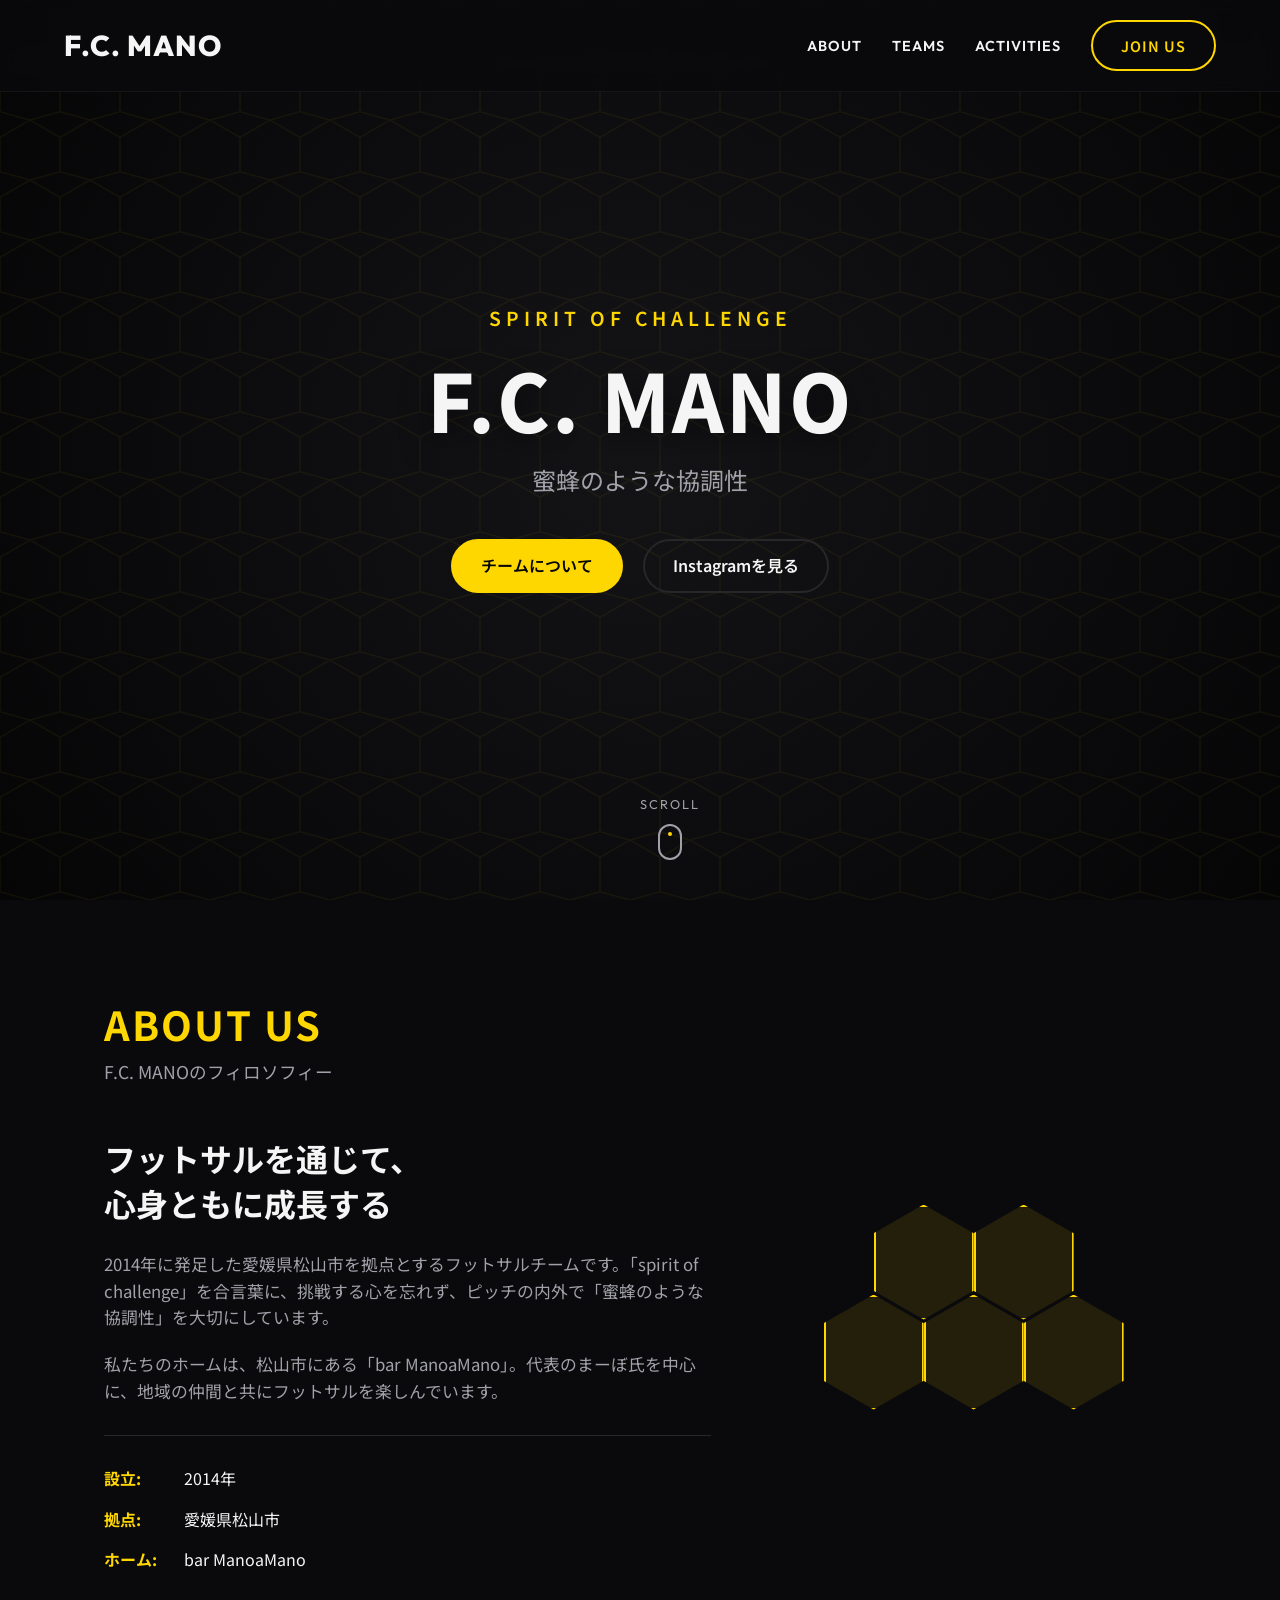
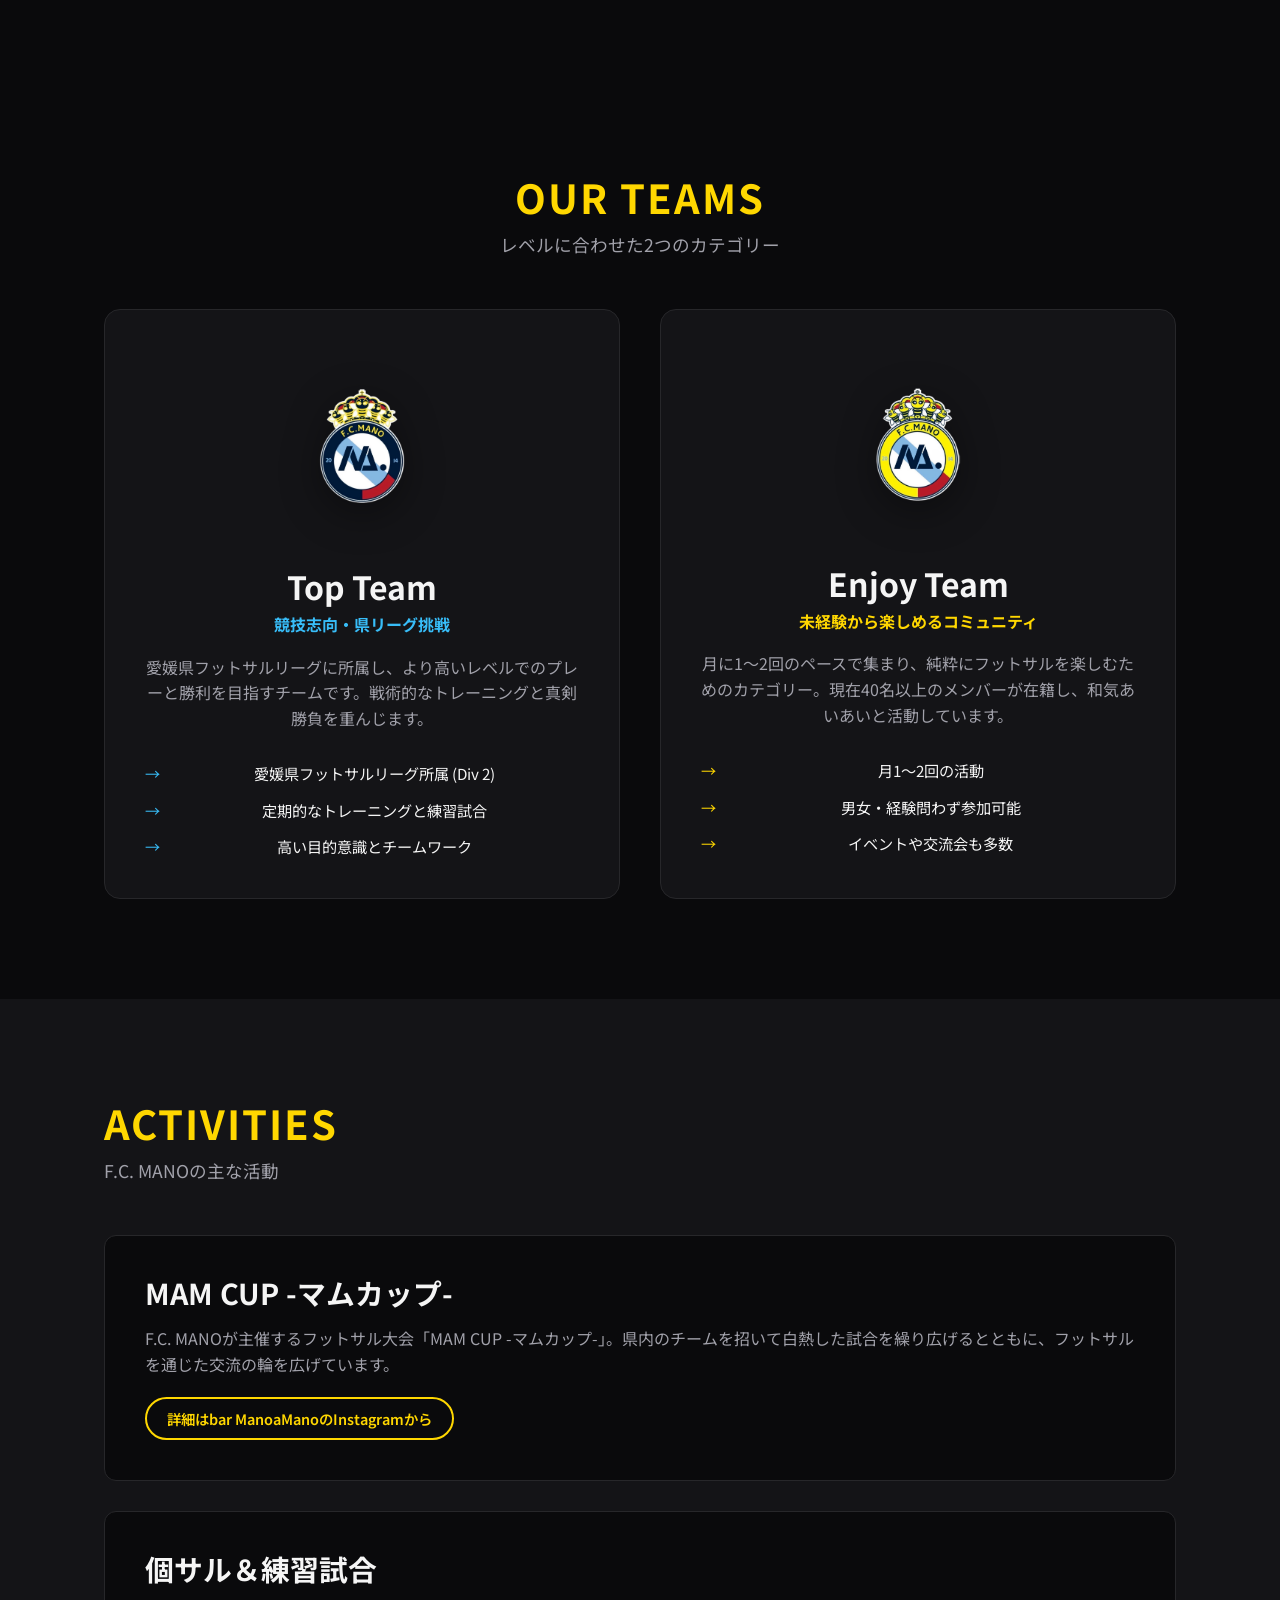
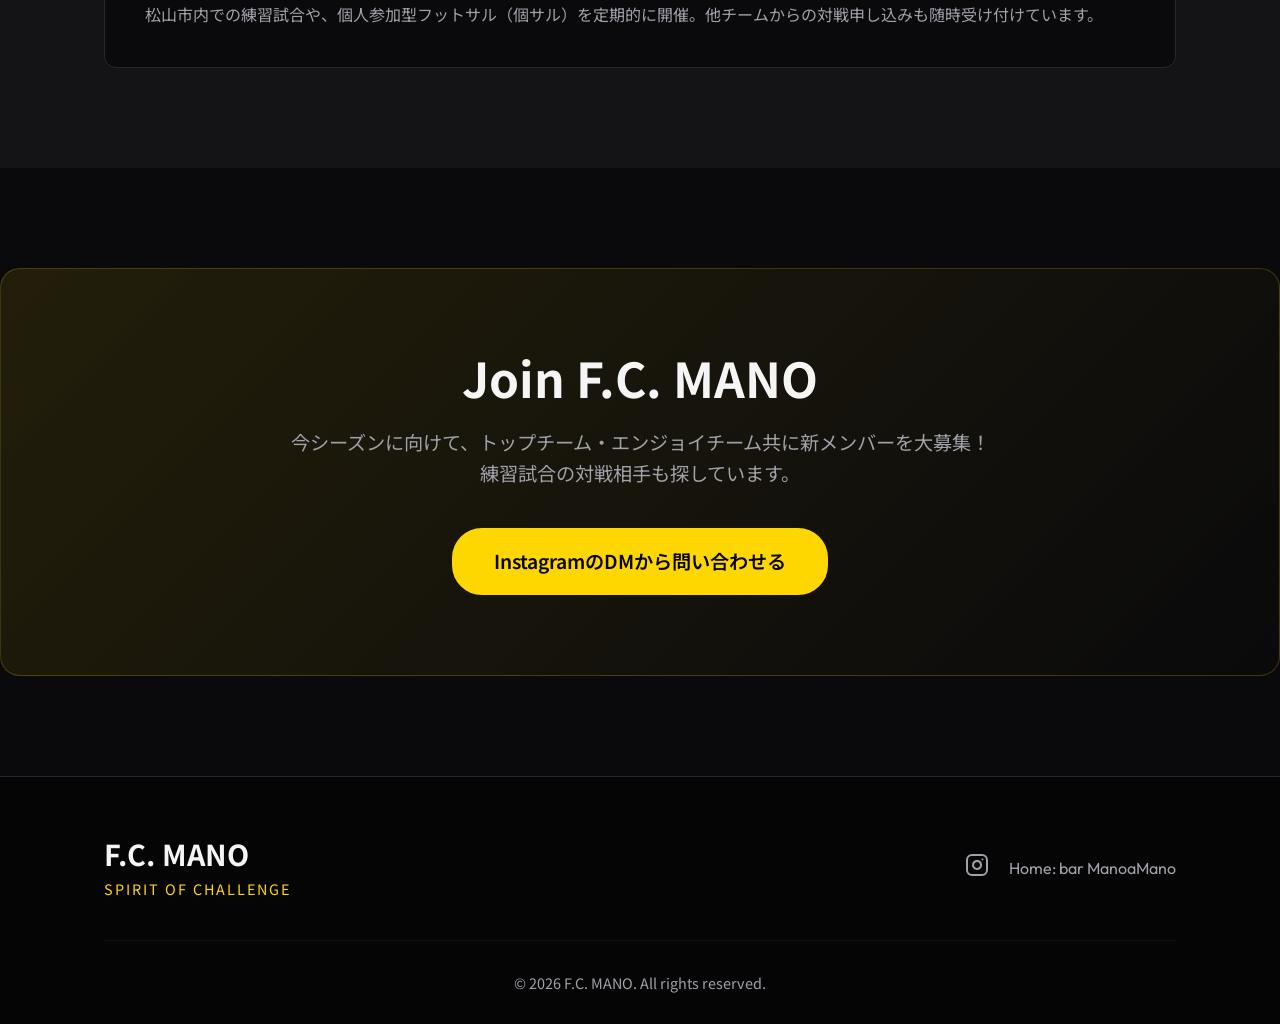
==== index.html @ e1c805e8 "Add files via upload" ====
<!DOCTYPE html>
<html lang="ja">

<head>
    <meta charset="UTF-8">
    <meta name="viewport" content="width=device-width, initial-scale=1.0">
    <title>F.C. MANO | エフシーマーノ - 蜜蜂のような協調性</title>
    <meta name="description"
        content="愛媛県松山市を拠点に活動するフットサルチーム F.C. MANO。spirit of challenge を合言葉に、トップチームからエンジョイチームまで幅広く活動中です。">
    <link rel="preconnect" href="https://fonts.googleapis.com">
    <link rel="preconnect" href="https://fonts.gstatic.com" crossorigin>
    <link
        href="https://fonts.googleapis.com/css2?family=Outfit:wght@300;400;600;800&family=Noto+Sans+JP:wght@300;400;700&display=swap"
        rel="stylesheet">
    <link rel="stylesheet" href="styles.css">
</head>

<body>
    <header class="navbar">
        <div class="logo">F.C. MANO</div>
        <nav>
            <ul>
                <li><a href="#about">About</a></li>
                <li><a href="#teams">Teams</a></li>
                <li><a href="#activities">Activities</a></li>
                <li><a href="#join" class="btn-outline">Join Us</a></li>
            </ul>
        </nav>
        <button class="mobile-menu-btn" aria-label="Toggle Menu">
            <span></span><span></span><span></span>
        </button>
    </header>

    <main>
        <section id="hero" class="hero">
            <div class="honeycomb-pattern"></div>
            <div class="hero-content">
                <h2 class="slogan">spirit of challenge</h2>
                <h1 class="club-name">F.C. MANO</h1>
                <p class="concept">蜜蜂のような協調性</p>
                <div class="hero-actions">
                    <a href="#about" class="btn-primary">チームについて</a>
                    <a href="https://www.instagram.com/fc.mano" target="_blank" class="btn-secondary">Instagramを見る</a>
                </div>
            </div>
            <div class="scroll-indicator">
                <span>Scroll</span>
                <div class="mouse"></div>
            </div>
        </section>

        <section id="about" class="about section-padding reveal">
            <div class="container">
                <div class="section-title">
                    <h2>About Us</h2>
                    <p>F.C. MANOのフィロソフィー</p>
                </div>
                <div class="about-grid">
                    <div class="about-text">
                        <h3>フットサルを通じて、<br>心身ともに成長する</h3>
                        <p>2014年に発足した愛媛県松山市を拠点とするフットサルチームです。「spirit of
                            challenge」を合言葉に、挑戦する心を忘れず、ピッチの内外で「蜜蜂のような協調性」を大切にしています。</p>
                        <p>私たちのホームは、松山市にある「bar ManoaMano」。代表のまーぼ氏を中心に、地域の仲間と共にフットサルを楽しんでいます。</p>
                        <ul class="stats">
                            <li><strong>設立:</strong> 2014年</li>
                            <li><strong>拠点:</strong> 愛媛県松山市</li>
                            <li><strong>ホーム:</strong> bar ManoaMano</li>
                        </ul>
                    </div>
                    <div class="about-visual">
                        <div class="hexagon-wrapper">
                            <div class="hexagon"></div>
                            <div class="hexagon"></div>
                            <div class="hexagon"></div>
                            <div class="hexagon"></div>
                            <div class="hexagon"></div>
                        </div>
                    </div>
                </div>
            </div>
        </section>

        <section id="teams" class="teams section-padding reveal">
            <div class="container">
                <div class="section-title text-center">
                    <h2>Our Teams</h2>
                    <p>レベルに合わせた2つのカテゴリー</p>
                </div>
                <div class="cards-grid">
                    <div class="card team-card top-team text-center">
                        <img src="assets/crest-top.png" alt="Top Team Crest" class="team-crest">
                        <h3>Top Team</h3>
                        <h4>競技志向・県リーグ挑戦</h4>
                        <p>愛媛県フットサルリーグに所属し、より高いレベルでのプレーと勝利を目指すチームです。戦術的なトレーニングと真剣勝負を重んじます。</p>
                        <ul class="team-features">
                            <li>愛媛県フットサルリーグ所属 (Div 2)</li>
                            <li>定期的なトレーニングと練習試合</li>
                            <li>高い目的意識とチームワーク</li>
                        </ul>
                    </div>
                    <div class="card team-card text-center">
                        <img src="assets/crest-enjoy.png" alt="Enjoy Team Crest" class="team-crest">
                        <h3>Enjoy Team</h3>
                        <h4>未経験から楽しめるコミュニティ</h4>
                        <p>月に1〜2回のペースで集まり、純粋にフットサルを楽しむためのカテゴリー。現在40名以上のメンバーが在籍し、和気あいあいと活動しています。</p>
                        <ul class="team-features">
                            <li>月1〜2回の活動</li>
                            <li>男女・経験問わず参加可能</li>
                            <li>イベントや交流会も多数</li>
                        </ul>
                    </div>
                </div>
            </div>
        </section>

        <section id="activities" class="activities section-padding reveal">
            <div class="container">
                <div class="section-title">
                    <h2>Activities</h2>
                    <p>F.C. MANOの主な活動</p>
                </div>
                <div class="activities-flex">
                    <div class="activity-item">
                        <div class="activity-content">
                            <h3>MAM CUP -マムカップ-</h3>
                            <p>F.C. MANOが主催するフットサル大会「MAM CUP -マムカップ-」。県内のチームを招いて白熱した試合を繰り広げるとともに、フットサルを通じた交流の輪を広げています。
                            </p>
                            <div style="margin-top: 20px;">
                                <a href="https://www.instagram.com/barmanoamano/" target="_blank" class="btn-outline"
                                    style="padding: 8px 20px; font-size: 0.9rem;">
                                    詳細はbar ManoaManoのInstagramから
                                </a>
                            </div>
                        </div>
                    </div>
                    <div class="activity-item">
                        <div class="activity-content">
                            <h3>個サル＆練習試合</h3>
                            <p>松山市内での練習試合や、個人参加型フットサル（個サル）を定期的に開催。他チームからの対戦申し込みも随時受け付けています。</p>
                        </div>
                    </div>
                </div>
            </div>
        </section>

        <section id="join" class="join section-padding reveal">
            <div class="join-banner">
                <div class="container text-center">
                    <h2>Join F.C. MANO</h2>
                    <p>今シーズンに向けて、トップチーム・エンジョイチーム共に新メンバーを大募集！<br>練習試合の対戦相手も探しています。</p>
                    <div class="cta-buttons">
                        <a href="https://www.instagram.com/fc.mano" target="_blank"
                            class="btn-primary large">InstagramのDMから問い合わせる</a>
                    </div>
                </div>
            </div>
        </section>
    </main>

    <footer>
        <div class="container">
            <div class="footer-content">
                <div class="footer-brand">
                    <h2>F.C. MANO</h2>
                    <p>spirit of challenge</p>
                </div>
                <div class="footer-links">
                    <a href="https://www.instagram.com/fc.mano" target="_blank" aria-label="Instagram">
                        <svg viewBox="0 0 24 24" width="24" height="24" stroke="currentColor" stroke-width="2"
                            fill="none" stroke-linecap="round" stroke-linejoin="round" class="icon">
                            <rect x="2" y="2" width="20" height="20" rx="5" ry="5"></rect>
                            <path d="M16 11.37A4 4 0 1 1 12.63 8 4 4 0 0 1 16 11.37z"></path>
                            <line x1="17.5" y1="6.5" x2="17.51" y2="6.5"></line>
                        </svg>
                    </a>
                    <a href="https://www.instagram.com/barmanoamano/" target="_blank">Home: bar ManoaMano</a>
                </div>
            </div>
            <div class="footer-bottom">
                <p>&copy; 2026 F.C. MANO. All rights reserved.</p>
            </div>
        </div>
    </footer>

    <script src="script.js"></script>
</body>

</html>
---- styles.css ----
:root {
  --primary: #ffd700;
  --primary-hover: #e6c200;
  --bg-dark: #0a0a0c;
  --bg-darker: #050506;
  --bg-card: #141417;
  --text-main: #f5f5f5;
  --text-muted: #a1a1aa;
  --border-color: #27272a;
  
  --font-primary: 'Outfit', sans-serif;
  --font-jp: 'Noto Sans JP', sans-serif;
  
  --transition: all 0.3s cubic-bezier(0.4, 0, 0.2, 1);
}

* {
  margin: 0;
  padding: 0;
  box-sizing: border-box;
}

html {
  scroll-behavior: smooth;
}

body {
  font-family: var(--font-primary);
  background-color: var(--bg-dark);
  color: var(--text-main);
  line-height: 1.6;
  overflow-x: hidden;
}

h1, h2, h3, h4, h5, h6 {
  font-weight: 700;
  line-height: 1.2;
}

/* Japanese typography mapping */
h1:lang(ja), h2:lang(ja), h3:lang(ja), p:lang(ja), .concept, .btn-primary:lang(ja) {
  font-family: var(--font-jp);
}

a {
  text-decoration: none;
  color: inherit;
  transition: var(--transition);
}

ul {
  list-style: none;
}

.container {
  width: 100%;
  max-width: 1200px;
  margin: 0 auto;
  padding: 0 5%;
}

.section-padding {
  padding: 100px 0;
}

/* Typography styles */
.section-title {
  margin-bottom: 50px;
}

.section-title h2 {
  font-size: 2.5rem;
  color: var(--primary);
  margin-bottom: 10px;
  text-transform: uppercase;
  letter-spacing: 2px;
}

.section-title p {
  color: var(--text-muted);
  font-size: 1.1rem;
  font-family: var(--font-jp);
}

.text-center {
  text-align: center;
}

/* Buttons */
.btn-primary, .btn-secondary, .btn-outline {
  display: inline-block;
  padding: 12px 28px;
  border-radius: 30px;
  font-weight: 600;
  cursor: pointer;
  transition: var(--transition);
  font-family: var(--font-jp);
}

.btn-primary {
  background-color: var(--primary);
  color: var(--bg-darker);
  border: 2px solid var(--primary);
}

.btn-primary:hover {
  background-color: transparent;
  color: var(--primary);
  box-shadow: 0 0 20px rgba(255, 215, 0, 0.4);
}

.btn-primary.large {
  padding: 16px 40px;
  font-size: 1.2rem;
}

.btn-secondary {
  background-color: transparent;
  color: var(--text-main);
  border: 2px solid var(--border-color);
}

.btn-secondary:hover {
  border-color: var(--text-main);
  background-color: rgba(255, 255, 255, 0.05);
}

.btn-outline {
  background-color: transparent;
  color: var(--primary);
  border: 2px solid var(--primary);
}

.btn-outline:hover {
  background-color: var(--primary);
  color: var(--bg-darker);
}

/* Navbar */
.navbar {
  position: fixed;
  top: 0;
  width: 100%;
  padding: 20px 5%;
  display: flex;
  justify-content: space-between;
  align-items: center;
  z-index: 1000;
  background-color: rgba(10, 10, 12, 0.85);
  backdrop-filter: blur(10px);
  border-bottom: 1px solid rgba(255, 255, 255, 0.05);
  transition: var(--transition);
}

.navbar.scrolled {
  padding: 15px 5%;
  box-shadow: 0 5px 20px rgba(0, 0, 0, 0.5);
}

.logo {
  font-size: 1.8rem;
  font-weight: 800;
  color: var(--text-main);
  letter-spacing: 1px;
}

.navbar nav ul {
  display: flex;
  align-items: center;
  gap: 30px;
}

.navbar nav a {
  font-weight: 600;
  text-transform: uppercase;
  font-size: 0.9rem;
  letter-spacing: 1px;
}

.navbar nav a:not(.btn-outline):hover {
  color: var(--primary);
}

.mobile-menu-btn {
  display: none;
  background: none;
  border: none;
  cursor: pointer;
  flex-direction: column;
  gap: 6px;
  z-index: 1001;
}

.mobile-menu-btn span {
  display: block;
  width: 30px;
  height: 2px;
  background-color: var(--text-main);
  transition: var(--transition);
}

/* Hero Section */
.hero {
  position: relative;
  height: 100vh;
  min-height: 600px;
  display: flex;
  flex-direction: column;
  justify-content: center;
  align-items: center;
  text-align: center;
  padding: 0 5%;
  overflow: hidden;
  background: radial-gradient(circle at center, var(--bg-card) 0%, var(--bg-darker) 100%);
}

.honeycomb-pattern {
  position: absolute;
  top: 0;
  left: 0;
  width: 100%;
  height: 100%;
  opacity: 0.05;
  background-image: url("data:image/svg+xml,%3Csvg width='40' height='40' viewBox='0 0 40 40' xmlns='http://www.w3.org/2000/svg'%3E%3Cpath d='M20 0L40 11.5v23L20 40 0 34.5v-23z' fill='none' stroke='%23ffd700' stroke-width='1'/%3E%3C/svg%3E");
  background-size: 60px;
  z-index: 0;
  animation: pulse 10s infinite alternate;
}

@keyframes pulse {
  0% { opacity: 0.03; transform: scale(1); }
  100% { opacity: 0.08; transform: scale(1.05); }
}

.hero-content {
  position: relative;
  z-index: 1;
  max-width: 800px;
}

.slogan {
  font-size: 1.2rem;
  text-transform: uppercase;
  letter-spacing: 5px;
  color: var(--primary);
  margin-bottom: 20px;
  font-weight: 600;
  animation: fadeUp 1s ease 0.2s forwards;
  opacity: 0;
}

.club-name {
  font-size: 5rem;
  font-weight: 800;
  margin-bottom: 15px;
  letter-spacing: 2px;
  text-shadow: 0 10px 30px rgba(0, 0, 0, 0.5);
  animation: fadeUp 1s ease 0.4s forwards;
  opacity: 0;
}

.concept {
  font-size: 1.5rem;
  color: var(--text-muted);
  margin-bottom: 40px;
  font-family: var(--font-jp);
  animation: fadeUp 1s ease 0.6s forwards;
  opacity: 0;
}

.hero-actions {
  display: flex;
  gap: 20px;
  justify-content: center;
  animation: fadeUp 1s ease 0.8s forwards;
  opacity: 0;
}

.scroll-indicator {
  position: absolute;
  bottom: 40px;
  left: 50%;
  transform: translateX(-50%);
  display: flex;
  flex-direction: column;
  align-items: center;
  gap: 10px;
  opacity: 0;
  animation: fadeUp 1s ease 1s forwards;
  z-index: 1;
}

.scroll-indicator span {
  font-size: 0.8rem;
  text-transform: uppercase;
  letter-spacing: 2px;
  color: var(--text-muted);
}

.mouse {
  width: 24px;
  height: 36px;
  border: 2px solid var(--text-muted);
  border-radius: 12px;
  position: relative;
}

.mouse::before {
  content: '';
  position: absolute;
  top: 6px;
  left: 50%;
  transform: translateX(-50%);
  width: 4px;
  height: 4px;
  background-color: var(--primary);
  border-radius: 50%;
  animation: scrollDown 2s infinite;
}

@keyframes scrollDown {
  0% { transform: translate(-50%, 0); opacity: 1; }
  100% { transform: translate(-50%, 15px); opacity: 0; }
}

@keyframes fadeUp {
  from { opacity: 0; transform: translateY(30px); }
  to { opacity: 1; transform: translateY(0); }
}

/* About Section */
.about-grid {
  display: grid;
  grid-template-columns: 1.2fr 0.8fr;
  gap: 60px;
  align-items: center;
}

.about-text h3 {
  font-size: 2rem;
  margin-bottom: 25px;
  line-height: 1.4;
  font-family: var(--font-jp);
}

.about-text p {
  color: var(--text-muted);
  font-family: var(--font-jp);
  margin-bottom: 20px;
  font-size: 1.05rem;
}

.stats {
  margin-top: 30px;
  border-top: 1px solid var(--border-color);
  padding-top: 30px;
  display: flex;
  flex-direction: column;
  gap: 15px;
}

.stats li {
  font-family: var(--font-jp);
  color: var(--text-main);
  display: flex;
  align-items: center;
}

.stats li strong {
  color: var(--primary);
  width: 80px;
}

.about-visual {
  display: flex;
  justify-content: center;
}

.hexagon-wrapper {
  position: relative;
  width: 300px;
  height: 300px;
}

.hexagon {
  position: absolute;
  width: 100px;
  height: 115px;
  background-color: rgba(255, 215, 0, 0.1);
  border: 2px solid var(--primary);
  clip-path: polygon(50% 0%, 100% 25%, 100% 75%, 50% 100%, 0% 75%, 0% 25%);
  transition: var(--transition);
}

.hexagon:nth-child(1) { top: 0; left: 50px; animation: float 6s ease-in-out infinite; }
.hexagon:nth-child(2) { top: 0; left: 150px; animation: float 5s ease-in-out infinite 1s; }
.hexagon:nth-child(3) { top: 90px; left: 0; animation: float 7s ease-in-out infinite 2s; }
.hexagon:nth-child(4) { top: 90px; left: 100px; animation: float 6s ease-in-out infinite 0.5s; }
.hexagon:nth-child(5) { top: 90px; left: 200px; animation: float 8s ease-in-out infinite 1.5s; }

.hexagon:hover {
  background-color: rgba(255, 215, 0, 0.3);
  transform: scale(1.05);
}

@keyframes float {
  0% { transform: translateY(0px) rotate(0deg); }
  50% { transform: translateY(-15px) rotate(5deg); }
  100% { transform: translateY(0px) rotate(0deg); }
}

/* Teams Section */
.cards-grid {
  display: grid;
  grid-template-columns: repeat(auto-fit, minmax(min(350px, 100%), 1fr));
  gap: 40px;
  margin-top: 50px;
}

.card {
  background-color: var(--bg-card);
  border: 1px solid var(--border-color);
  border-radius: 16px;
  padding: 40px;
  transition: var(--transition);
  position: relative;
  overflow: hidden;
}

.card::before {
  content: '';
  position: absolute;
  top: 0;
  left: 0;
  width: 100%;
  height: 4px;
  background: var(--primary);
  transform: scaleX(0);
  transform-origin: left;
  transition: transform 0.4s ease;
}

.card:hover {
  transform: translateY(-10px);
  box-shadow: 0 20px 40px rgba(0, 0, 0, 0.4);
  border-color: rgba(255, 215, 0, 0.3);
}

.card:hover::before {
  transform: scaleX(1);
}

.team-crest {
  display: block;
  width: 140px;
  height: auto;
  margin: 0 auto 25px;
  filter: drop-shadow(0 10px 20px rgba(0, 0, 0, 0.4));
  transition: var(--transition);
}

.card:hover .team-crest {
  transform: scale(1.05) translateY(-5px);
}

.card-icon {
  display: none; /* Replaced by crests */
  font-size: 3rem;
  margin-bottom: 20px;
}

.team-card h3 {
  font-size: 2rem;
  margin-bottom: 10px;
}

.team-card h4 {
  color: var(--primary);
  font-size: 1rem;
  margin-bottom: 20px;
  font-family: var(--font-jp);
}

.team-card p {
  color: var(--text-muted);
  margin-bottom: 30px;
  font-family: var(--font-jp);
}

.team-features {
  display: flex;
  flex-direction: column;
  gap: 12px;
}

.team-features li {
  position: relative;
  padding-left: 25px;
  font-family: var(--font-jp);
  font-size: 0.95rem;
}

.team-features li::before {
  content: '→';
  position: absolute;
  left: 0;
  color: var(--primary);
}

/* Top Team Specific Styles (Light Blue) */
.top-team::before {
  background: #38bdf8;
}

.top-team:hover {
  border-color: rgba(56, 189, 248, 0.4);
  box-shadow: 0 20px 40px rgba(56, 189, 248, 0.15);
}

.top-team h4 {
  color: #38bdf8;
}

.top-team .team-features li::before {
  color: #38bdf8;
}

/* Activities */
.activities {
  background-color: var(--bg-card);
}

.activities-flex {
  display: flex;
  flex-direction: column;
  gap: 30px;
}

.activity-item {
  background-color: var(--bg-dark);
  border: 1px solid var(--border-color);
  border-radius: 12px;
  padding: 40px;
  display: flex;
  align-items: center;
  position: relative;
  overflow: hidden;
  transition: var(--transition);
}

.activity-item:hover {
  border-color: var(--primary);
}

.activity-content h3 {
  font-size: 1.8rem;
  margin-bottom: 15px;
  color: var(--text-main);
}

.activity-content p {
  color: var(--text-muted);
  font-family: var(--font-jp);
}

/* Join Section */
.join-banner {
  background: linear-gradient(135deg, rgba(255,215,0,0.1) 0%, rgba(10,10,12,1) 100%);
  border: 1px solid rgba(255, 215, 0, 0.2);
  border-radius: 20px;
  padding: 80px 40px;
  position: relative;
  overflow: hidden;
}

.join-banner h2 {
  font-size: 3rem;
  margin-bottom: 20px;
}

.join-banner p {
  font-size: 1.2rem;
  color: var(--text-muted);
  margin-bottom: 40px;
  font-family: var(--font-jp);
}

/* Footer */
footer {
  background-color: var(--bg-darker);
  padding: 60px 0 30px;
  border-top: 1px solid var(--border-color);
}

.footer-content {
  display: flex;
  justify-content: space-between;
  align-items: center;
  margin-bottom: 40px;
  flex-wrap: wrap;
  gap: 30px;
}

.footer-brand h2 {
  font-size: 1.8rem;
  color: var(--text-main);
  margin-bottom: 5px;
}

.footer-brand p {
  color: var(--primary);
  font-size: 0.9rem;
  letter-spacing: 2px;
  text-transform: uppercase;
}

.footer-links {
  display: flex;
  align-items: center;
  gap: 20px;
}

.footer-links a {
  color: var(--text-muted);
}

.footer-links a:hover {
  color: var(--primary);
}

.footer-bottom {
  border-top: 1px solid rgba(255, 255, 255, 0.05);
  padding-top: 30px;
  text-align: center;
  color: var(--text-muted);
  font-size: 0.9rem;
}

/* Scroll Revel animations */
.reveal {
  opacity: 0;
  transform: translateY(50px);
  transition: all 0.8s ease-out;
}

.reveal.active {
  opacity: 1;
  transform: translateY(0);
}

/* Responsive */
@media (max-width: 900px) {
  .about-grid {
    grid-template-columns: 1fr;
  }
  
  .club-name {
    font-size: 3.5rem;
  }

  .about-visual {
    margin-top: 40px;
  }
}

@media (max-width: 768px) {
  .mobile-menu-btn {
    display: flex;
  }
  
  .navbar nav {
    position: fixed;
    top: 0;
    right: -100%;
    width: 70%;
    height: 100vh;
    background-color: var(--bg-card);
    flex-direction: column;
    padding: 100px 40px;
    transition: right 0.4s ease;
    border-left: 1px solid var(--border-color);
  }
  
  .navbar nav.active {
    right: 0;
  }
  
  .navbar nav ul {
    flex-direction: column;
    align-items: flex-start;
  }
  
  .hero-actions {
    flex-direction: column;
  }
  
  .section-padding {
    padding: 80px 0;
  }

  .card {
    padding: 30px 20px;
  }

  .team-crest {
    width: 110px;
  }

  .team-card h3 {
    font-size: 1.6rem;
  }

  .cards-grid {
    gap: 25px;
  }
}
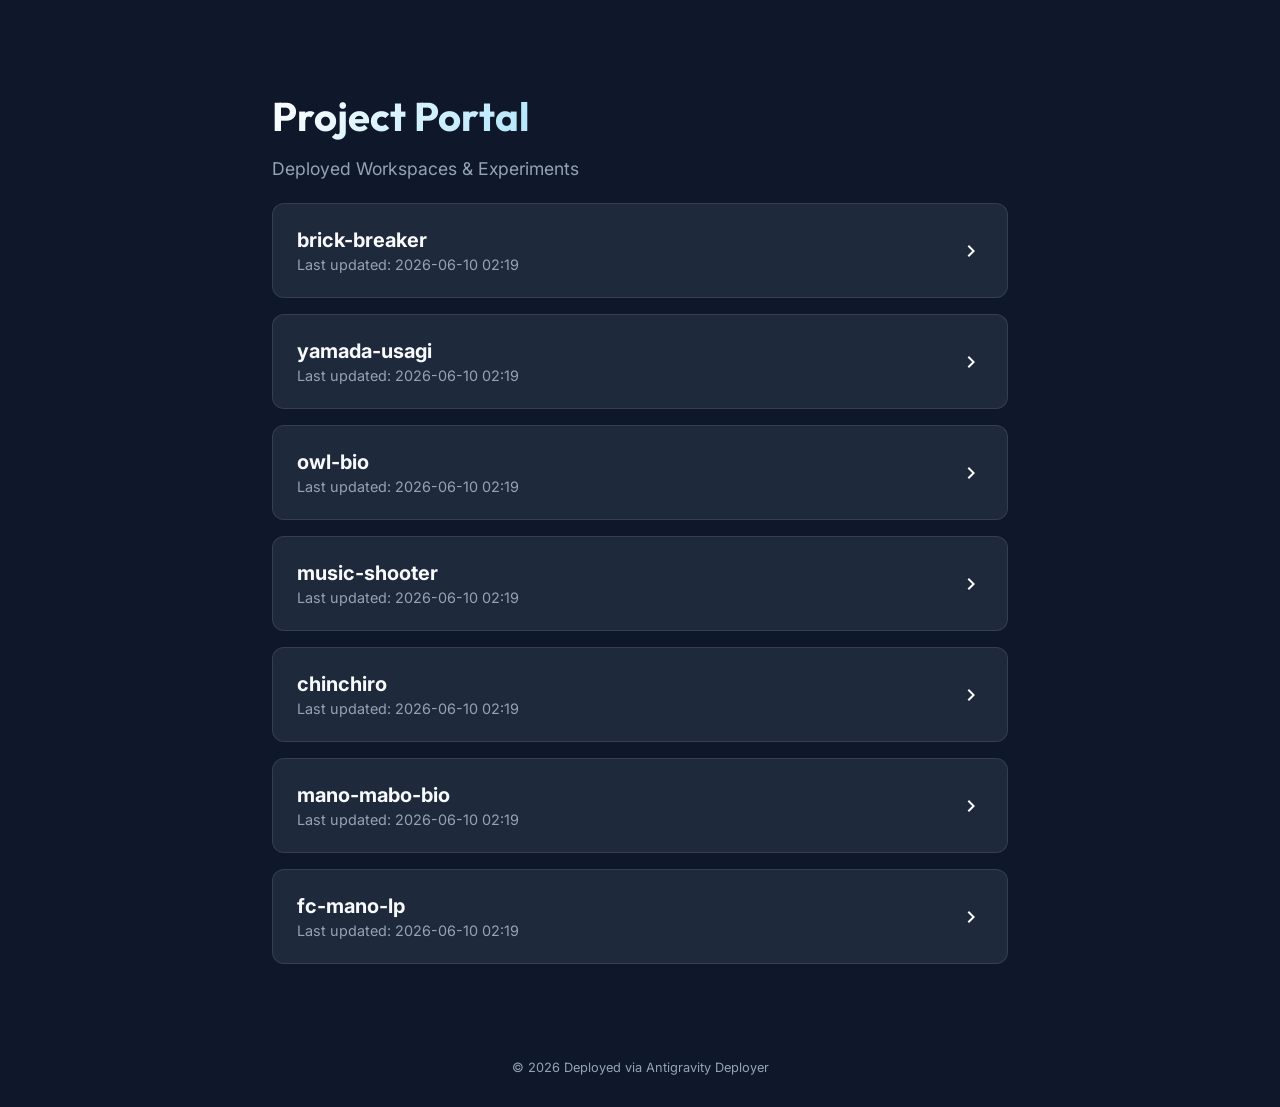
==== commit 55dab219: "deploy: add brick-breaker" ====
--- a/index.html
+++ b/index.html
@@ -1,188 +1,117 @@
+<!-- index_template.html -->
 <!DOCTYPE html>
 <html lang="ja">
-
 <head>
     <meta charset="UTF-8">
     <meta name="viewport" content="width=device-width, initial-scale=1.0">
-    <title>F.C. MANO | エフシーマーノ - 蜜蜂のような協調性</title>
-    <meta name="description"
-        content="愛媛県松山市を拠点に活動するフットサルチーム F.C. MANO。spirit of challenge を合言葉に、トップチームからエンジョイチームまで幅広く活動中です。">
+    <title>Project Portal</title>
     <link rel="preconnect" href="https://fonts.googleapis.com">
     <link rel="preconnect" href="https://fonts.gstatic.com" crossorigin>
-    <link
-        href="https://fonts.googleapis.com/css2?family=Outfit:wght@300;400;600;800&family=Noto+Sans+JP:wght@300;400;700&display=swap"
-        rel="stylesheet">
-    <link rel="stylesheet" href="styles.css">
+    <link href="https://fonts.googleapis.com/css2?family=Inter:wght@400;600&family=Outfit:wght@700&display=swap" rel="stylesheet">
+    <style>
+        :root {
+            --bg: #0f172a;
+            --card-bg: #1e293b;
+            --text: #f8fafc;
+            --text-dim: #94a3b8;
+            --accent: #38bdf8;
+            --accent-glow: rgba(56, 189, 248, 0.2);
+        }
+        body {
+            margin: 0;
+            padding: 0;
+            font-family: 'Inter', sans-serif;
+            background-color: var(--bg);
+            color: var(--text);
+            display: flex;
+            flex-direction: column;
+            align-items: center;
+            min-height: 100vh;
+        }
+        .container {
+            width: 100%;
+            max-width: 800px;
+            padding: 4rem 2rem;
+            box-sizing: border-box;
+        }
+        h1 {
+            font-family: 'Outfit', sans-serif;
+            font-size: 2.5rem;
+            margin-bottom: 0.5rem;
+            background: linear-gradient(135deg, #fff 0%, var(--accent) 100%);
+            -webkit-background-clip: text;
+            -webkit-text-fill-color: transparent;
+        }
+        .subtitle {
+            color: var(--text-dim);
+            margin-bottom: 1.5rem;
+            font-size: 1.1rem;
+        }
+
+        .project-list {
+            display: grid;
+            gap: 1rem;
+        }
+        .project-card-wrapper {
+            position: relative;
+        }
+        .project-card {
+            background: var(--card-bg);
+            border: 1px solid rgba(255, 255, 255, 0.1);
+            padding: 1.5rem;
+            border-radius: 12px;
+            text-decoration: none;
+            color: inherit;
+            display: flex;
+            justify-content: space-between;
+            align-items: center;
+            transition: all 0.3s cubic-bezier(0.4, 0, 0.2, 1);
+        }
+        .project-card:hover {
+            transform: translateY(-2px);
+            border-color: var(--accent);
+            box-shadow: 0 10px 30px -10px var(--accent-glow);
+        }
+        .project-info h3 {
+            margin: 0;
+            font-size: 1.25rem;
+        }
+        .project-info p {
+            margin: 0.25rem 0 0;
+            color: var(--text-dim);
+            font-size: 0.9rem;
+        }
+        .arrow {
+            width: 24px;
+            height: 24px;
+            fill: var(--accent);
+        }
+
+
+        footer {
+            margin-top: auto;
+            padding: 2rem;
+            color: var(--text-dim);
+            font-size: 0.8rem;
+        }
+    </style>
 </head>
+<body>
+    <div class="container">
+        <h1>Project Portal</h1>
+        <p class="subtitle">Deployed Workspaces & Experiments</p>
 
-<body>
-    <header class="navbar">
-        <div class="logo">F.C. MANO</div>
-        <nav>
-            <ul>
-                <li><a href="#about">About</a></li>
-                <li><a href="#teams">Teams</a></li>
-                <li><a href="#activities">Activities</a></li>
-                <li><a href="#join" class="btn-outline">Join Us</a></li>
-            </ul>
-        </nav>
-        <button class="mobile-menu-btn" aria-label="Toggle Menu">
-            <span></span><span></span><span></span>
-        </button>
-    </header>
+        <div class="project-list">
+            <div class='project-card-wrapper'><a href='brick-breaker/' class='project-card'><div class='project-info'><h3>brick-breaker</h3><p>Last updated: 2026-06-10 02:19</p></div><svg class='arrow' viewBox='0 0 24 24' width='24' height='24'><path fill='currentColor' d='M8.59,16.59L13.17,12L8.59,7.41L10,6l6,6l-6,6L8.59,16.59z'/></svg></a></div><div class='project-card-wrapper'><a href='yamada-usagi/' class='project-card'><div class='project-info'><h3>yamada-usagi</h3><p>Last updated: 2026-06-10 02:19</p></div><svg class='arrow' viewBox='0 0 24 24' width='24' height='24'><path fill='currentColor' d='M8.59,16.59L13.17,12L8.59,7.41L10,6l6,6l-6,6L8.59,16.59z'/></svg></a></div><div class='project-card-wrapper'><a href='owl-bio/' class='project-card'><div class='project-info'><h3>owl-bio</h3><p>Last updated: 2026-06-10 02:19</p></div><svg class='arrow' viewBox='0 0 24 24' width='24' height='24'><path fill='currentColor' d='M8.59,16.59L13.17,12L8.59,7.41L10,6l6,6l-6,6L8.59,16.59z'/></svg></a></div><div class='project-card-wrapper'><a href='music-shooter/' class='project-card'><div class='project-info'><h3>music-shooter</h3><p>Last updated: 2026-06-10 02:19</p></div><svg class='arrow' viewBox='0 0 24 24' width='24' height='24'><path fill='currentColor' d='M8.59,16.59L13.17,12L8.59,7.41L10,6l6,6l-6,6L8.59,16.59z'/></svg></a></div><div class='project-card-wrapper'><a href='chinchiro/' class='project-card'><div class='project-info'><h3>chinchiro</h3><p>Last updated: 2026-06-10 02:19</p></div><svg class='arrow' viewBox='0 0 24 24' width='24' height='24'><path fill='currentColor' d='M8.59,16.59L13.17,12L8.59,7.41L10,6l6,6l-6,6L8.59,16.59z'/></svg></a></div><div class='project-card-wrapper'><a href='mano-mabo-bio/' class='project-card'><div class='project-info'><h3>mano-mabo-bio</h3><p>Last updated: 2026-06-10 02:19</p></div><svg class='arrow' viewBox='0 0 24 24' width='24' height='24'><path fill='currentColor' d='M8.59,16.59L13.17,12L8.59,7.41L10,6l6,6l-6,6L8.59,16.59z'/></svg></a></div><div class='project-card-wrapper'><a href='fc-mano-lp/' class='project-card'><div class='project-info'><h3>fc-mano-lp</h3><p>Last updated: 2026-06-10 02:19</p></div><svg class='arrow' viewBox='0 0 24 24' width='24' height='24'><path fill='currentColor' d='M8.59,16.59L13.17,12L8.59,7.41L10,6l6,6l-6,6L8.59,16.59z'/></svg></a></div>
+        </div>
+    </div>
 
-    <main>
-        <section id="hero" class="hero">
-            <div class="honeycomb-pattern"></div>
-            <div class="hero-content">
-                <h2 class="slogan">spirit of challenge</h2>
-                <h1 class="club-name">F.C. MANO</h1>
-                <p class="concept">蜜蜂のような協調性</p>
-                <div class="hero-actions">
-                    <a href="#about" class="btn-primary">チームについて</a>
-                    <a href="https://www.instagram.com/fc.mano" target="_blank" class="btn-secondary">Instagramを見る</a>
-                </div>
-            </div>
-            <div class="scroll-indicator">
-                <span>Scroll</span>
-                <div class="mouse"></div>
-            </div>
-        </section>
 
-        <section id="about" class="about section-padding reveal">
-            <div class="container">
-                <div class="section-title">
-                    <h2>About Us</h2>
-                    <p>F.C. MANOのフィロソフィー</p>
-                </div>
-                <div class="about-grid">
-                    <div class="about-text">
-                        <h3>フットサルを通じて、<br>心身ともに成長する</h3>
-                        <p>2014年に発足した愛媛県松山市を拠点とするフットサルチームです。「spirit of
-                            challenge」を合言葉に、挑戦する心を忘れず、ピッチの内外で「蜜蜂のような協調性」を大切にしています。</p>
-                        <p>私たちのホームは、松山市にある「bar ManoaMano」。代表のまーぼ氏を中心に、地域の仲間と共にフットサルを楽しんでいます。</p>
-                        <ul class="stats">
-                            <li><strong>設立:</strong> 2014年</li>
-                            <li><strong>拠点:</strong> 愛媛県松山市</li>
-                            <li><strong>ホーム:</strong> bar ManoaMano</li>
-                        </ul>
-                    </div>
-                    <div class="about-visual">
-                        <div class="hexagon-wrapper">
-                            <div class="hexagon"></div>
-                            <div class="hexagon"></div>
-                            <div class="hexagon"></div>
-                            <div class="hexagon"></div>
-                            <div class="hexagon"></div>
-                        </div>
-                    </div>
-                </div>
-            </div>
-        </section>
-
-        <section id="teams" class="teams section-padding reveal">
-            <div class="container">
-                <div class="section-title text-center">
-                    <h2>Our Teams</h2>
-                    <p>レベルに合わせた2つのカテゴリー</p>
-                </div>
-                <div class="cards-grid">
-                    <div class="card team-card top-team text-center">
-                        <img src="assets/crest-top.png" alt="Top Team Crest" class="team-crest">
-                        <h3>Top Team</h3>
-                        <h4>競技志向・県リーグ挑戦</h4>
-                        <p>愛媛県フットサルリーグに所属し、より高いレベルでのプレーと勝利を目指すチームです。戦術的なトレーニングと真剣勝負を重んじます。</p>
-                        <ul class="team-features">
-                            <li>愛媛県フットサルリーグ所属 (Div 2)</li>
-                            <li>定期的なトレーニングと練習試合</li>
-                            <li>高い目的意識とチームワーク</li>
-                        </ul>
-                    </div>
-                    <div class="card team-card text-center">
-                        <img src="assets/crest-enjoy.png" alt="Enjoy Team Crest" class="team-crest">
-                        <h3>Enjoy Team</h3>
-                        <h4>未経験から楽しめるコミュニティ</h4>
-                        <p>月に1〜2回のペースで集まり、純粋にフットサルを楽しむためのカテゴリー。現在40名以上のメンバーが在籍し、和気あいあいと活動しています。</p>
-                        <ul class="team-features">
-                            <li>月1〜2回の活動</li>
-                            <li>男女・経験問わず参加可能</li>
-                            <li>イベントや交流会も多数</li>
-                        </ul>
-                    </div>
-                </div>
-            </div>
-        </section>
-
-        <section id="activities" class="activities section-padding reveal">
-            <div class="container">
-                <div class="section-title">
-                    <h2>Activities</h2>
-                    <p>F.C. MANOの主な活動</p>
-                </div>
-                <div class="activities-flex">
-                    <div class="activity-item">
-                        <div class="activity-content">
-                            <h3>MAM CUP -マムカップ-</h3>
-                            <p>F.C. MANOが主催するフットサル大会「MAM CUP -マムカップ-」。県内のチームを招いて白熱した試合を繰り広げるとともに、フットサルを通じた交流の輪を広げています。
-                            </p>
-                            <div style="margin-top: 20px;">
-                                <a href="https://www.instagram.com/barmanoamano/" target="_blank" class="btn-outline"
-                                    style="padding: 8px 20px; font-size: 0.9rem;">
-                                    詳細はbar ManoaManoのInstagramから
-                                </a>
-                            </div>
-                        </div>
-                    </div>
-                    <div class="activity-item">
-                        <div class="activity-content">
-                            <h3>個サル＆練習試合</h3>
-                            <p>松山市内での練習試合や、個人参加型フットサル（個サル）を定期的に開催。他チームからの対戦申し込みも随時受け付けています。</p>
-                        </div>
-                    </div>
-                </div>
-            </div>
-        </section>
-
-        <section id="join" class="join section-padding reveal">
-            <div class="join-banner">
-                <div class="container text-center">
-                    <h2>Join F.C. MANO</h2>
-                    <p>今シーズンに向けて、トップチーム・エンジョイチーム共に新メンバーを大募集！<br>練習試合の対戦相手も探しています。</p>
-                    <div class="cta-buttons">
-                        <a href="https://www.instagram.com/fc.mano" target="_blank"
-                            class="btn-primary large">InstagramのDMから問い合わせる</a>
-                    </div>
-                </div>
-            </div>
-        </section>
-    </main>
 
     <footer>
-        <div class="container">
-            <div class="footer-content">
-                <div class="footer-brand">
-                    <h2>F.C. MANO</h2>
-                    <p>spirit of challenge</p>
-                </div>
-                <div class="footer-links">
-                    <a href="https://www.instagram.com/fc.mano" target="_blank" aria-label="Instagram">
-                        <svg viewBox="0 0 24 24" width="24" height="24" stroke="currentColor" stroke-width="2"
-                            fill="none" stroke-linecap="round" stroke-linejoin="round" class="icon">
-                            <rect x="2" y="2" width="20" height="20" rx="5" ry="5"></rect>
-                            <path d="M16 11.37A4 4 0 1 1 12.63 8 4 4 0 0 1 16 11.37z"></path>
-                            <line x1="17.5" y1="6.5" x2="17.51" y2="6.5"></line>
-                        </svg>
-                    </a>
-                    <a href="https://www.instagram.com/barmanoamano/" target="_blank">Home: bar ManoaMano</a>
-                </div>
-            </div>
-            <div class="footer-bottom">
-                <p>&copy; 2026 F.C. MANO. All rights reserved.</p>
-            </div>
-        </div>
+        &copy; 2026 Deployed via Antigravity Deployer
     </footer>
 
-    <script src="script.js"></script>
+
 </body>
-
-</html>+</html>
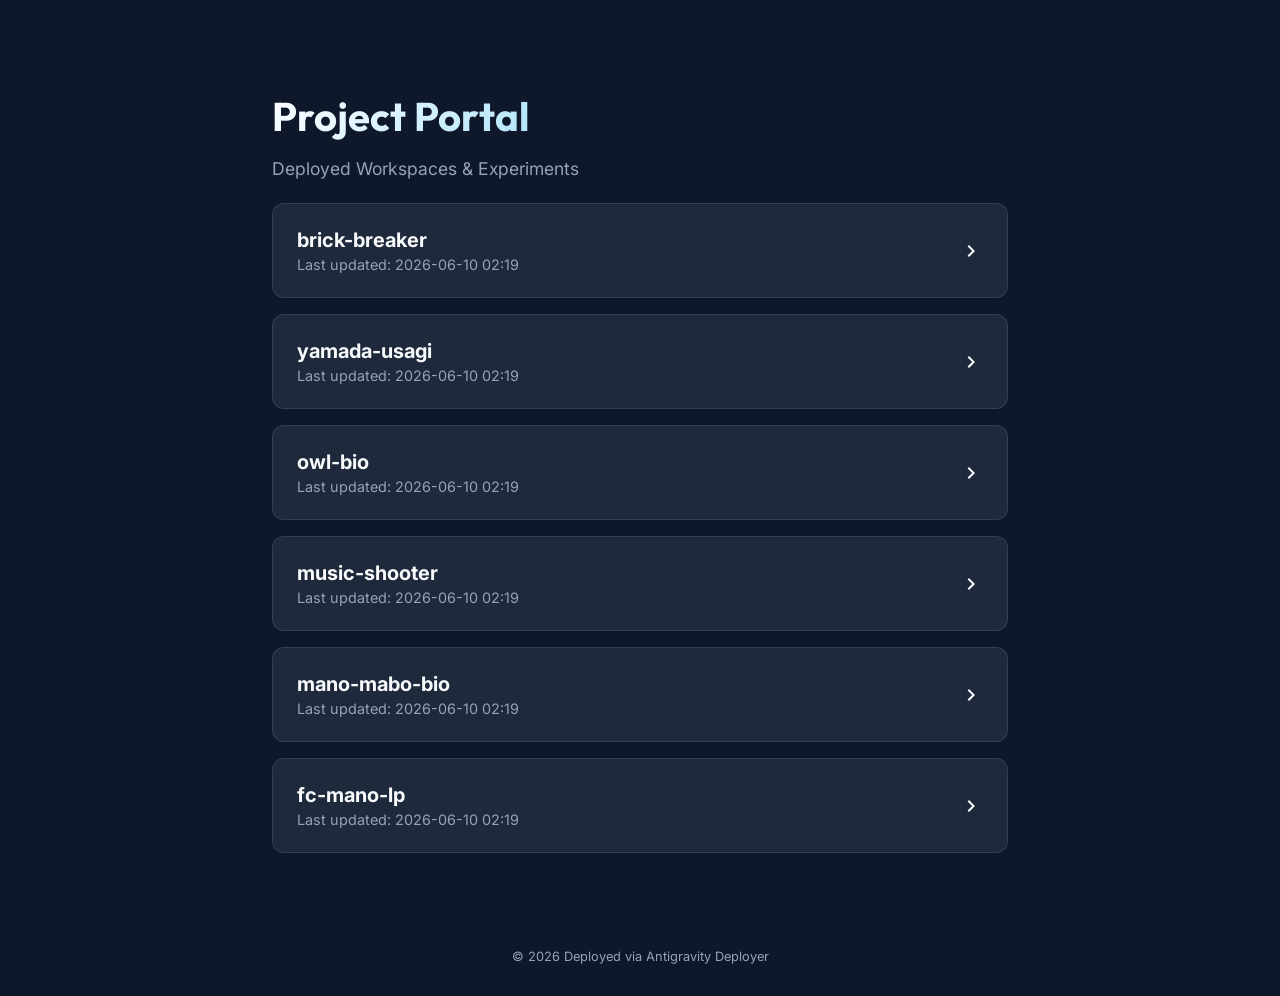
==== commit 19e0a78d: "undeploy: remove chinchiro" ====
--- a/index.html
+++ b/index.html
@@ -102,7 +102,7 @@
         <p class="subtitle">Deployed Workspaces & Experiments</p>
 
         <div class="project-list">
-            <div class='project-card-wrapper'><a href='brick-breaker/' class='project-card'><div class='project-info'><h3>brick-breaker</h3><p>Last updated: 2026-06-10 02:19</p></div><svg class='arrow' viewBox='0 0 24 24' width='24' height='24'><path fill='currentColor' d='M8.59,16.59L13.17,12L8.59,7.41L10,6l6,6l-6,6L8.59,16.59z'/></svg></a></div><div class='project-card-wrapper'><a href='yamada-usagi/' class='project-card'><div class='project-info'><h3>yamada-usagi</h3><p>Last updated: 2026-06-10 02:19</p></div><svg class='arrow' viewBox='0 0 24 24' width='24' height='24'><path fill='currentColor' d='M8.59,16.59L13.17,12L8.59,7.41L10,6l6,6l-6,6L8.59,16.59z'/></svg></a></div><div class='project-card-wrapper'><a href='owl-bio/' class='project-card'><div class='project-info'><h3>owl-bio</h3><p>Last updated: 2026-06-10 02:19</p></div><svg class='arrow' viewBox='0 0 24 24' width='24' height='24'><path fill='currentColor' d='M8.59,16.59L13.17,12L8.59,7.41L10,6l6,6l-6,6L8.59,16.59z'/></svg></a></div><div class='project-card-wrapper'><a href='music-shooter/' class='project-card'><div class='project-info'><h3>music-shooter</h3><p>Last updated: 2026-06-10 02:19</p></div><svg class='arrow' viewBox='0 0 24 24' width='24' height='24'><path fill='currentColor' d='M8.59,16.59L13.17,12L8.59,7.41L10,6l6,6l-6,6L8.59,16.59z'/></svg></a></div><div class='project-card-wrapper'><a href='chinchiro/' class='project-card'><div class='project-info'><h3>chinchiro</h3><p>Last updated: 2026-06-10 02:19</p></div><svg class='arrow' viewBox='0 0 24 24' width='24' height='24'><path fill='currentColor' d='M8.59,16.59L13.17,12L8.59,7.41L10,6l6,6l-6,6L8.59,16.59z'/></svg></a></div><div class='project-card-wrapper'><a href='mano-mabo-bio/' class='project-card'><div class='project-info'><h3>mano-mabo-bio</h3><p>Last updated: 2026-06-10 02:19</p></div><svg class='arrow' viewBox='0 0 24 24' width='24' height='24'><path fill='currentColor' d='M8.59,16.59L13.17,12L8.59,7.41L10,6l6,6l-6,6L8.59,16.59z'/></svg></a></div><div class='project-card-wrapper'><a href='fc-mano-lp/' class='project-card'><div class='project-info'><h3>fc-mano-lp</h3><p>Last updated: 2026-06-10 02:19</p></div><svg class='arrow' viewBox='0 0 24 24' width='24' height='24'><path fill='currentColor' d='M8.59,16.59L13.17,12L8.59,7.41L10,6l6,6l-6,6L8.59,16.59z'/></svg></a></div>
+            <div class='project-card-wrapper'><a href='brick-breaker/' class='project-card'><div class='project-info'><h3>brick-breaker</h3><p>Last updated: 2026-06-10 02:19</p></div><svg class='arrow' viewBox='0 0 24 24' width='24' height='24'><path fill='currentColor' d='M8.59,16.59L13.17,12L8.59,7.41L10,6l6,6l-6,6L8.59,16.59z'/></svg></a></div><div class='project-card-wrapper'><a href='yamada-usagi/' class='project-card'><div class='project-info'><h3>yamada-usagi</h3><p>Last updated: 2026-06-10 02:19</p></div><svg class='arrow' viewBox='0 0 24 24' width='24' height='24'><path fill='currentColor' d='M8.59,16.59L13.17,12L8.59,7.41L10,6l6,6l-6,6L8.59,16.59z'/></svg></a></div><div class='project-card-wrapper'><a href='owl-bio/' class='project-card'><div class='project-info'><h3>owl-bio</h3><p>Last updated: 2026-06-10 02:19</p></div><svg class='arrow' viewBox='0 0 24 24' width='24' height='24'><path fill='currentColor' d='M8.59,16.59L13.17,12L8.59,7.41L10,6l6,6l-6,6L8.59,16.59z'/></svg></a></div><div class='project-card-wrapper'><a href='music-shooter/' class='project-card'><div class='project-info'><h3>music-shooter</h3><p>Last updated: 2026-06-10 02:19</p></div><svg class='arrow' viewBox='0 0 24 24' width='24' height='24'><path fill='currentColor' d='M8.59,16.59L13.17,12L8.59,7.41L10,6l6,6l-6,6L8.59,16.59z'/></svg></a></div><div class='project-card-wrapper'><a href='mano-mabo-bio/' class='project-card'><div class='project-info'><h3>mano-mabo-bio</h3><p>Last updated: 2026-06-10 02:19</p></div><svg class='arrow' viewBox='0 0 24 24' width='24' height='24'><path fill='currentColor' d='M8.59,16.59L13.17,12L8.59,7.41L10,6l6,6l-6,6L8.59,16.59z'/></svg></a></div><div class='project-card-wrapper'><a href='fc-mano-lp/' class='project-card'><div class='project-info'><h3>fc-mano-lp</h3><p>Last updated: 2026-06-10 02:19</p></div><svg class='arrow' viewBox='0 0 24 24' width='24' height='24'><path fill='currentColor' d='M8.59,16.59L13.17,12L8.59,7.41L10,6l6,6l-6,6L8.59,16.59z'/></svg></a></div>
         </div>
     </div>
 
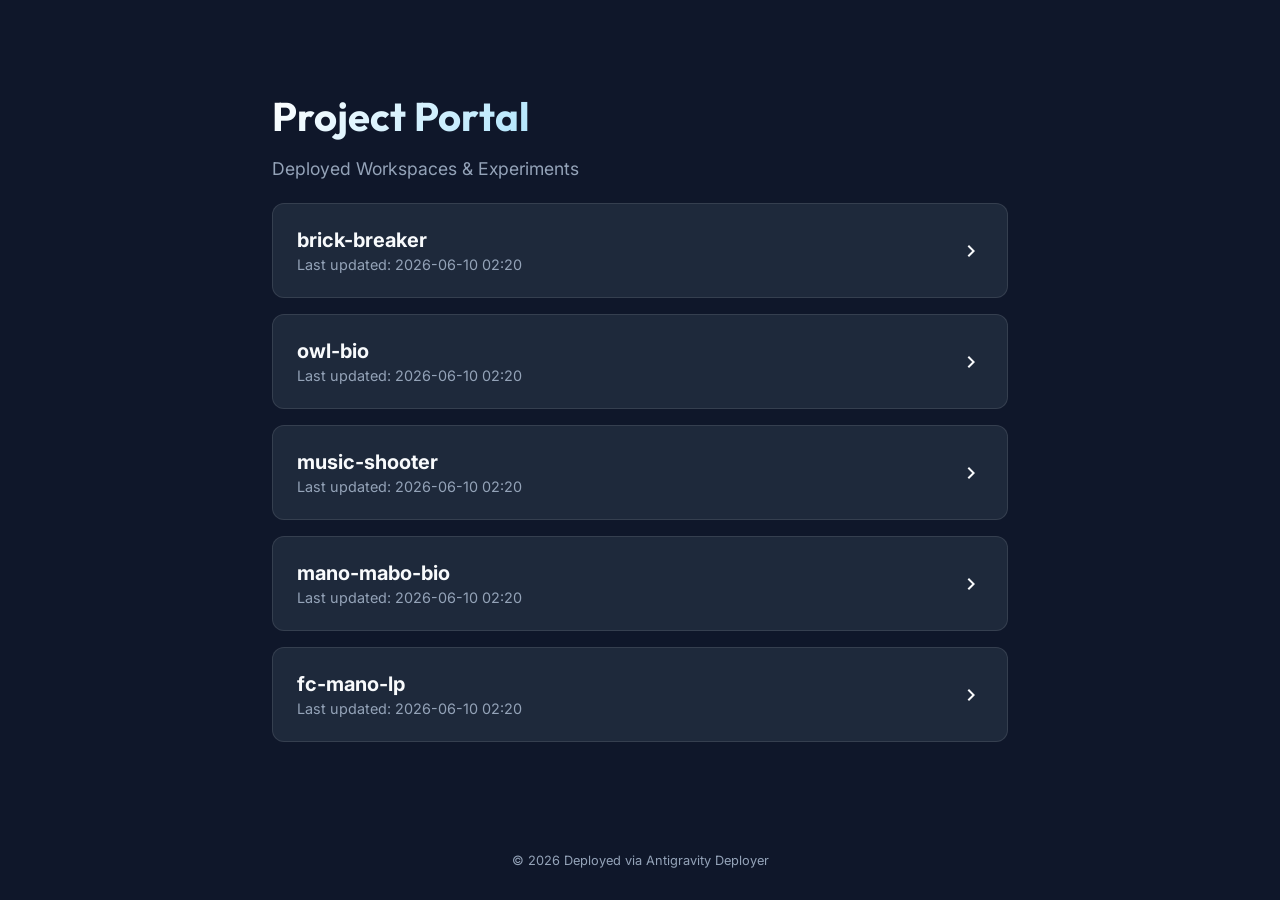
==== commit 47bb14e1: "undeploy: remove yamada-usagi" ====
--- a/index.html
+++ b/index.html
@@ -102,7 +102,7 @@
         <p class="subtitle">Deployed Workspaces & Experiments</p>
 
         <div class="project-list">
-            <div class='project-card-wrapper'><a href='brick-breaker/' class='project-card'><div class='project-info'><h3>brick-breaker</h3><p>Last updated: 2026-06-10 02:19</p></div><svg class='arrow' viewBox='0 0 24 24' width='24' height='24'><path fill='currentColor' d='M8.59,16.59L13.17,12L8.59,7.41L10,6l6,6l-6,6L8.59,16.59z'/></svg></a></div><div class='project-card-wrapper'><a href='yamada-usagi/' class='project-card'><div class='project-info'><h3>yamada-usagi</h3><p>Last updated: 2026-06-10 02:19</p></div><svg class='arrow' viewBox='0 0 24 24' width='24' height='24'><path fill='currentColor' d='M8.59,16.59L13.17,12L8.59,7.41L10,6l6,6l-6,6L8.59,16.59z'/></svg></a></div><div class='project-card-wrapper'><a href='owl-bio/' class='project-card'><div class='project-info'><h3>owl-bio</h3><p>Last updated: 2026-06-10 02:19</p></div><svg class='arrow' viewBox='0 0 24 24' width='24' height='24'><path fill='currentColor' d='M8.59,16.59L13.17,12L8.59,7.41L10,6l6,6l-6,6L8.59,16.59z'/></svg></a></div><div class='project-card-wrapper'><a href='music-shooter/' class='project-card'><div class='project-info'><h3>music-shooter</h3><p>Last updated: 2026-06-10 02:19</p></div><svg class='arrow' viewBox='0 0 24 24' width='24' height='24'><path fill='currentColor' d='M8.59,16.59L13.17,12L8.59,7.41L10,6l6,6l-6,6L8.59,16.59z'/></svg></a></div><div class='project-card-wrapper'><a href='mano-mabo-bio/' class='project-card'><div class='project-info'><h3>mano-mabo-bio</h3><p>Last updated: 2026-06-10 02:19</p></div><svg class='arrow' viewBox='0 0 24 24' width='24' height='24'><path fill='currentColor' d='M8.59,16.59L13.17,12L8.59,7.41L10,6l6,6l-6,6L8.59,16.59z'/></svg></a></div><div class='project-card-wrapper'><a href='fc-mano-lp/' class='project-card'><div class='project-info'><h3>fc-mano-lp</h3><p>Last updated: 2026-06-10 02:19</p></div><svg class='arrow' viewBox='0 0 24 24' width='24' height='24'><path fill='currentColor' d='M8.59,16.59L13.17,12L8.59,7.41L10,6l6,6l-6,6L8.59,16.59z'/></svg></a></div>
+            <div class='project-card-wrapper'><a href='brick-breaker/' class='project-card'><div class='project-info'><h3>brick-breaker</h3><p>Last updated: 2026-06-10 02:20</p></div><svg class='arrow' viewBox='0 0 24 24' width='24' height='24'><path fill='currentColor' d='M8.59,16.59L13.17,12L8.59,7.41L10,6l6,6l-6,6L8.59,16.59z'/></svg></a></div><div class='project-card-wrapper'><a href='owl-bio/' class='project-card'><div class='project-info'><h3>owl-bio</h3><p>Last updated: 2026-06-10 02:20</p></div><svg class='arrow' viewBox='0 0 24 24' width='24' height='24'><path fill='currentColor' d='M8.59,16.59L13.17,12L8.59,7.41L10,6l6,6l-6,6L8.59,16.59z'/></svg></a></div><div class='project-card-wrapper'><a href='music-shooter/' class='project-card'><div class='project-info'><h3>music-shooter</h3><p>Last updated: 2026-06-10 02:20</p></div><svg class='arrow' viewBox='0 0 24 24' width='24' height='24'><path fill='currentColor' d='M8.59,16.59L13.17,12L8.59,7.41L10,6l6,6l-6,6L8.59,16.59z'/></svg></a></div><div class='project-card-wrapper'><a href='mano-mabo-bio/' class='project-card'><div class='project-info'><h3>mano-mabo-bio</h3><p>Last updated: 2026-06-10 02:20</p></div><svg class='arrow' viewBox='0 0 24 24' width='24' height='24'><path fill='currentColor' d='M8.59,16.59L13.17,12L8.59,7.41L10,6l6,6l-6,6L8.59,16.59z'/></svg></a></div><div class='project-card-wrapper'><a href='fc-mano-lp/' class='project-card'><div class='project-info'><h3>fc-mano-lp</h3><p>Last updated: 2026-06-10 02:20</p></div><svg class='arrow' viewBox='0 0 24 24' width='24' height='24'><path fill='currentColor' d='M8.59,16.59L13.17,12L8.59,7.41L10,6l6,6l-6,6L8.59,16.59z'/></svg></a></div>
         </div>
     </div>
 
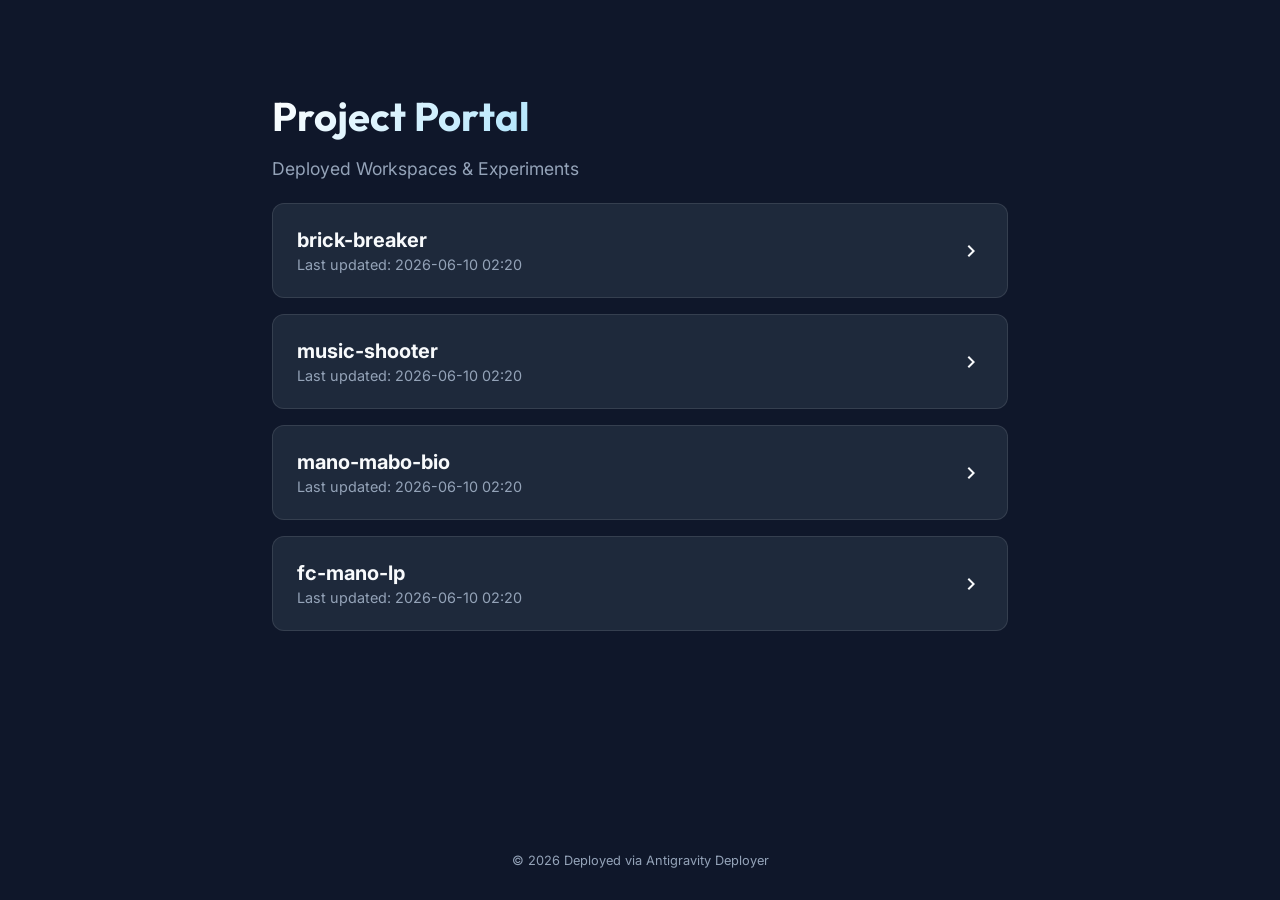
==== commit 8bb53343: "undeploy: remove owl-bio" ====
--- a/index.html
+++ b/index.html
@@ -102,7 +102,7 @@
         <p class="subtitle">Deployed Workspaces & Experiments</p>
 
         <div class="project-list">
-            <div class='project-card-wrapper'><a href='brick-breaker/' class='project-card'><div class='project-info'><h3>brick-breaker</h3><p>Last updated: 2026-06-10 02:20</p></div><svg class='arrow' viewBox='0 0 24 24' width='24' height='24'><path fill='currentColor' d='M8.59,16.59L13.17,12L8.59,7.41L10,6l6,6l-6,6L8.59,16.59z'/></svg></a></div><div class='project-card-wrapper'><a href='owl-bio/' class='project-card'><div class='project-info'><h3>owl-bio</h3><p>Last updated: 2026-06-10 02:20</p></div><svg class='arrow' viewBox='0 0 24 24' width='24' height='24'><path fill='currentColor' d='M8.59,16.59L13.17,12L8.59,7.41L10,6l6,6l-6,6L8.59,16.59z'/></svg></a></div><div class='project-card-wrapper'><a href='music-shooter/' class='project-card'><div class='project-info'><h3>music-shooter</h3><p>Last updated: 2026-06-10 02:20</p></div><svg class='arrow' viewBox='0 0 24 24' width='24' height='24'><path fill='currentColor' d='M8.59,16.59L13.17,12L8.59,7.41L10,6l6,6l-6,6L8.59,16.59z'/></svg></a></div><div class='project-card-wrapper'><a href='mano-mabo-bio/' class='project-card'><div class='project-info'><h3>mano-mabo-bio</h3><p>Last updated: 2026-06-10 02:20</p></div><svg class='arrow' viewBox='0 0 24 24' width='24' height='24'><path fill='currentColor' d='M8.59,16.59L13.17,12L8.59,7.41L10,6l6,6l-6,6L8.59,16.59z'/></svg></a></div><div class='project-card-wrapper'><a href='fc-mano-lp/' class='project-card'><div class='project-info'><h3>fc-mano-lp</h3><p>Last updated: 2026-06-10 02:20</p></div><svg class='arrow' viewBox='0 0 24 24' width='24' height='24'><path fill='currentColor' d='M8.59,16.59L13.17,12L8.59,7.41L10,6l6,6l-6,6L8.59,16.59z'/></svg></a></div>
+            <div class='project-card-wrapper'><a href='brick-breaker/' class='project-card'><div class='project-info'><h3>brick-breaker</h3><p>Last updated: 2026-06-10 02:20</p></div><svg class='arrow' viewBox='0 0 24 24' width='24' height='24'><path fill='currentColor' d='M8.59,16.59L13.17,12L8.59,7.41L10,6l6,6l-6,6L8.59,16.59z'/></svg></a></div><div class='project-card-wrapper'><a href='music-shooter/' class='project-card'><div class='project-info'><h3>music-shooter</h3><p>Last updated: 2026-06-10 02:20</p></div><svg class='arrow' viewBox='0 0 24 24' width='24' height='24'><path fill='currentColor' d='M8.59,16.59L13.17,12L8.59,7.41L10,6l6,6l-6,6L8.59,16.59z'/></svg></a></div><div class='project-card-wrapper'><a href='mano-mabo-bio/' class='project-card'><div class='project-info'><h3>mano-mabo-bio</h3><p>Last updated: 2026-06-10 02:20</p></div><svg class='arrow' viewBox='0 0 24 24' width='24' height='24'><path fill='currentColor' d='M8.59,16.59L13.17,12L8.59,7.41L10,6l6,6l-6,6L8.59,16.59z'/></svg></a></div><div class='project-card-wrapper'><a href='fc-mano-lp/' class='project-card'><div class='project-info'><h3>fc-mano-lp</h3><p>Last updated: 2026-06-10 02:20</p></div><svg class='arrow' viewBox='0 0 24 24' width='24' height='24'><path fill='currentColor' d='M8.59,16.59L13.17,12L8.59,7.41L10,6l6,6l-6,6L8.59,16.59z'/></svg></a></div>
         </div>
     </div>
 
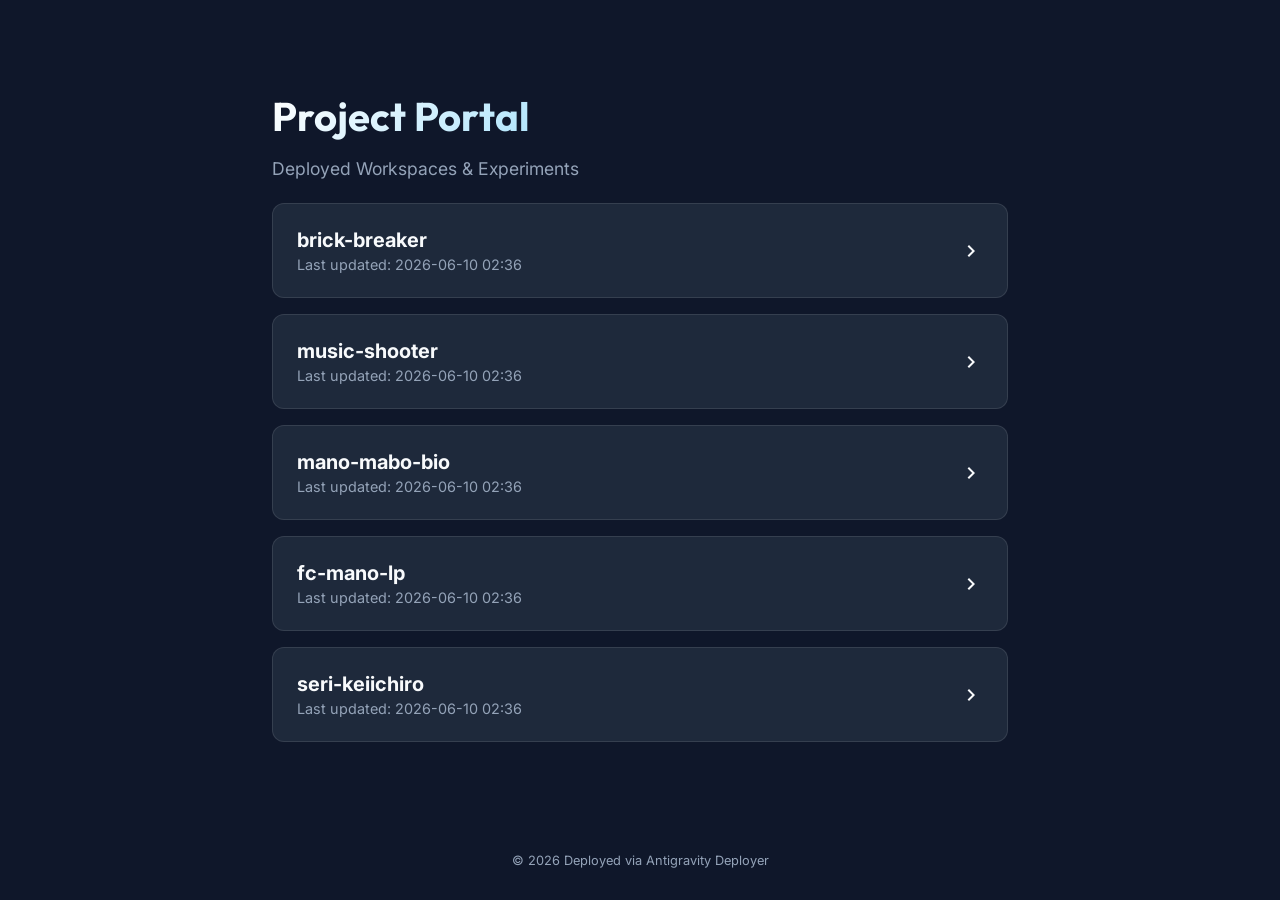
==== commit c23f0ff9: "deploy: add seri-keiichiro" ====
--- a/index.html
+++ b/index.html
@@ -102,7 +102,7 @@
         <p class="subtitle">Deployed Workspaces & Experiments</p>
 
         <div class="project-list">
-            <div class='project-card-wrapper'><a href='brick-breaker/' class='project-card'><div class='project-info'><h3>brick-breaker</h3><p>Last updated: 2026-06-10 02:20</p></div><svg class='arrow' viewBox='0 0 24 24' width='24' height='24'><path fill='currentColor' d='M8.59,16.59L13.17,12L8.59,7.41L10,6l6,6l-6,6L8.59,16.59z'/></svg></a></div><div class='project-card-wrapper'><a href='music-shooter/' class='project-card'><div class='project-info'><h3>music-shooter</h3><p>Last updated: 2026-06-10 02:20</p></div><svg class='arrow' viewBox='0 0 24 24' width='24' height='24'><path fill='currentColor' d='M8.59,16.59L13.17,12L8.59,7.41L10,6l6,6l-6,6L8.59,16.59z'/></svg></a></div><div class='project-card-wrapper'><a href='mano-mabo-bio/' class='project-card'><div class='project-info'><h3>mano-mabo-bio</h3><p>Last updated: 2026-06-10 02:20</p></div><svg class='arrow' viewBox='0 0 24 24' width='24' height='24'><path fill='currentColor' d='M8.59,16.59L13.17,12L8.59,7.41L10,6l6,6l-6,6L8.59,16.59z'/></svg></a></div><div class='project-card-wrapper'><a href='fc-mano-lp/' class='project-card'><div class='project-info'><h3>fc-mano-lp</h3><p>Last updated: 2026-06-10 02:20</p></div><svg class='arrow' viewBox='0 0 24 24' width='24' height='24'><path fill='currentColor' d='M8.59,16.59L13.17,12L8.59,7.41L10,6l6,6l-6,6L8.59,16.59z'/></svg></a></div>
+            <div class='project-card-wrapper'><a href='brick-breaker/' class='project-card'><div class='project-info'><h3>brick-breaker</h3><p>Last updated: 2026-06-10 02:36</p></div><svg class='arrow' viewBox='0 0 24 24' width='24' height='24'><path fill='currentColor' d='M8.59,16.59L13.17,12L8.59,7.41L10,6l6,6l-6,6L8.59,16.59z'/></svg></a></div><div class='project-card-wrapper'><a href='music-shooter/' class='project-card'><div class='project-info'><h3>music-shooter</h3><p>Last updated: 2026-06-10 02:36</p></div><svg class='arrow' viewBox='0 0 24 24' width='24' height='24'><path fill='currentColor' d='M8.59,16.59L13.17,12L8.59,7.41L10,6l6,6l-6,6L8.59,16.59z'/></svg></a></div><div class='project-card-wrapper'><a href='mano-mabo-bio/' class='project-card'><div class='project-info'><h3>mano-mabo-bio</h3><p>Last updated: 2026-06-10 02:36</p></div><svg class='arrow' viewBox='0 0 24 24' width='24' height='24'><path fill='currentColor' d='M8.59,16.59L13.17,12L8.59,7.41L10,6l6,6l-6,6L8.59,16.59z'/></svg></a></div><div class='project-card-wrapper'><a href='fc-mano-lp/' class='project-card'><div class='project-info'><h3>fc-mano-lp</h3><p>Last updated: 2026-06-10 02:36</p></div><svg class='arrow' viewBox='0 0 24 24' width='24' height='24'><path fill='currentColor' d='M8.59,16.59L13.17,12L8.59,7.41L10,6l6,6l-6,6L8.59,16.59z'/></svg></a></div><div class='project-card-wrapper'><a href='seri-keiichiro/' class='project-card'><div class='project-info'><h3>seri-keiichiro</h3><p>Last updated: 2026-06-10 02:36</p></div><svg class='arrow' viewBox='0 0 24 24' width='24' height='24'><path fill='currentColor' d='M8.59,16.59L13.17,12L8.59,7.41L10,6l6,6l-6,6L8.59,16.59z'/></svg></a></div>
         </div>
     </div>
 
